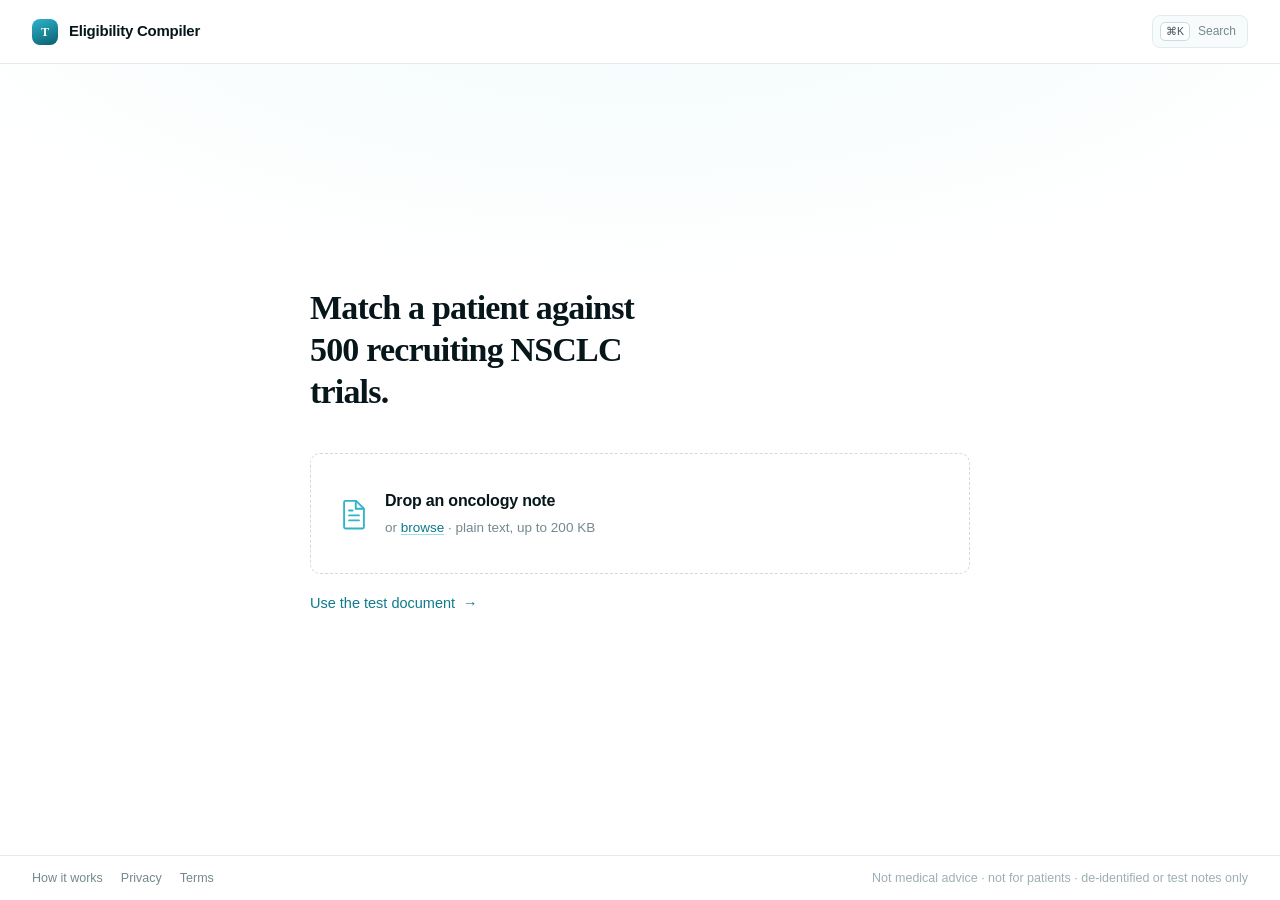
==== ui/static/index.html @ 9fa8ed72 "Clinical trial eligibility compiler Compiles free-text trial eligibility criteria into typed executa" ====
<!doctype html>
<html lang="en">
<head>
<meta charset="utf-8">
<meta name="viewport" content="width=device-width, initial-scale=1">
<title>Trial Eligibility Compiler</title>
<meta name="description" content="Compile clinical trial eligibility criteria
into executable predicates and match a patient against 500 recruiting NSCLC
trials. Deterministic, cites its sources, answers with a date.">
<meta name="robots" content="index,follow">
<link rel="canonical" href="https://trial-eligibility-compiler.vercel.app/">
<meta property="og:type" content="website">
<meta property="og:title" content="Trial Eligibility Compiler">
<meta property="og:description" content="Match a patient against 500 recruiting
NSCLC trials. Every verdict is deterministic and cites the sentence it came from.">
<meta property="og:url" content="https://trial-eligibility-compiler.vercel.app/">
<meta name="twitter:card" content="summary">
<link rel="icon" href="/favicon.svg" type="image/svg+xml">
<link rel="stylesheet" href="style.css">
</head>
<body>

<div id="progress" class="bar"></div>

<header class="hdr">
  <button class="back" id="back" hidden aria-label="Back to the document"
          title="Back to the document (Esc)">
    <span aria-hidden="true">←</span><span class="lbl">New&nbsp;patient</span>
  </button>
  <div class="brand">
    <div class="logo">T</div>
    <div class="name">Eligibility&nbsp;Compiler</div>
  </div>
  <span class="crumb" id="crumb" hidden></span>
  <div class="grow"></div>
  <div class="perf" id="perf" hidden></div>
  <button class="kbd" id="palette-open" title="Search trials">
    <kbd>⌘K</kbd><span>Search</span>
  </button>
</header>

<!-- ── input ────────────────────────────────────────────────────────── -->
<section class="intake" id="intake">
  <div class="intake-inner">
    <h1>Match a patient against 500 recruiting NSCLC trials.</h1>

    <div class="choose" id="choose">
      <div class="drop" id="drop" tabindex="0" role="button"
           aria-label="Upload an oncology note">
        <svg class="drop-ico" viewBox="0 0 24 24" fill="none" aria-hidden="true">
          <path d="M6 2.75h7.5L19 8.25v13a1 1 0 0 1-1 1H6a1 1 0 0 1-1-1V3.75a1 1 0 0 1 1-1Z"
                stroke="currentColor" stroke-width="1.3" stroke-linejoin="round"/>
          <path d="M13.25 2.9v5.4h5.4M8.5 13h7M8.5 16.5h7M8.5 9.5h2.5"
                stroke="currentColor" stroke-width="1.3" stroke-linecap="round"/>
        </svg>
        <div class="drop-main">
          <b>Drop an oncology note</b>
          <span>or <u>browse</u> · plain text, up to 200&nbsp;KB</span>
        </div>
        <input type="file" id="file" accept=".txt,.text,.md,.markdown,.csv,.json,text/*" hidden>
      </div>

      <button class="sample-link" id="use-sample">
        Use the test document <span aria-hidden="true">→</span>
      </button>
    </div>

    <div class="loaded" id="loaded" hidden>
      <div class="paper">
        <div class="paper-hd">
          <span id="paper-title">Document</span>
          <span class="grow"></span>
          <span class="paper-hint" id="intake-hint"></span>
          <button class="paper-x" id="clear-doc">Replace</button>
        </div>
        <textarea id="report" spellcheck="false"
          placeholder="Paste an oncology note or NGS report…"></textarea>
      </div>

      <div class="intake-act">
        <button class="btn primary" id="run">
          Match 500 trials <kbd class="on-dark">⌘⏎</kbd>
        </button>
      </div>
    </div>
  </div>
</section>

<!-- ── results ──────────────────────────────────────────────────────── -->
<section class="strip" id="strip" hidden>
  <div class="strip-top">
    <div class="hero" id="hero"></div>
    <div class="proof" id="proof"></div>
  </div>
  <div class="counts" id="counts"></div>
  <div class="work" id="work"></div>
  <div class="patient" id="patient"></div>
</section>

<div class="split" id="split" hidden>
  <div class="col-list">
    <div class="filterbar" id="filterbar" hidden>
      <button class="backlink" id="clear-filter">
        <span aria-hidden="true">←</span> All trials
      </button>
      <span class="filterbar-what" id="filter-what"></span>
    </div>
    <div class="list" id="list" tabindex="-1"></div>
  </div>
  <div class="detail" id="detail"></div>
</div>

<!-- ── command palette ──────────────────────────────────────────────── -->
<div class="palette-wrap" id="palette" hidden>
  <div class="palette" role="dialog" aria-label="Search trials">
    <div class="palette-in">
      <svg width="15" height="15" viewBox="0 0 16 16" fill="none" aria-hidden="true">
        <circle cx="7" cy="7" r="4.6" stroke="currentColor" stroke-width="1.5"/>
        <path d="M10.6 10.6 14 14" stroke="currentColor" stroke-width="1.5" stroke-linecap="round"/>
      </svg>
      <input id="palette-q" type="text" autocomplete="off" spellcheck="false"
             placeholder="Search trials, sites, reasons…">
    </div>
    <div class="palette-results" id="palette-results"></div>
    <div class="palette-foot">
      <span><kbd>↑</kbd><kbd>↓</kbd></span><span><kbd>↵</kbd> open</span>
      <span><kbd>esc</kbd> close</span>
    </div>
  </div>
</div>

<footer class="sitefoot">
  <a href="/about.html">How it works</a>
  <a href="/privacy.html">Privacy</a>
  <a href="/terms.html">Terms</a>
  <span class="sitefoot-note">Not medical advice · not for patients ·
    de-identified or test notes only</span>
</footer>

<script src="app.js"></script>
</body>
</html>
---- ui/static/style.css ----
/* Trial Eligibility Compiler — UI.

   The design has one job beyond usability: convince a clinician that the
   number on screen was computed, not guessed. That is an argument made with
   typography and space rather than colour.

   Three decisions carry it:

   1. A serif carries every figure and heading. Editorial serifs read as
      considered and authoritative, and it ties the product to the deck, which
      is set in the same voice. The interface chrome stays sans, so the serif
      only ever appears on things the system is asserting.
   2. Space is generous to the point of feeling wasteful. Cramped layouts read
      as cheap; air reads as confident. The largest type also carries the
      tightest tracking, which is what keeps density and calm in the same view.
   3. Colour means exactly one thing: eligibility state. Never decoration,
      never a button, never emphasis. Everything else is black on white with
      hairline rules.

   Motion is 120–180ms on hover, focus and selection only. Nothing animates on
   load; an entrance animation would pantomime latency this system does not
   have. */

/* ── palette ─────────────────────────────────────────────────────
   Teal and white. The supplied brand cyan (#2FB4CA) measures 2.47:1 on white,
   so it can fill a shape but must never carry text; --brand-600 (5.02:1) does
   every job with a label on it.

   The brand colour is not decoration: it IS the "eligible from a date" state.
   Producing a calendar date instead of a category is the one thing this system
   does that a prompted matcher cannot, so that state wears the brand. Green,
   grey and red keep the other three. */
:root {
  --brand-700: #0A5F6E;
  --brand-600: #0E7A8C;   /* text, buttons, focus — 5.02:1 on white */
  --brand-500: #2FB4CA;   /* the supplied colour: fills, bars, swatches */
  --brand-400: #5FC9DA;
  --brand-300: #95DEEA;
  --brand-200: #C2ECF3;
  --brand-100: #DFF4F8;
  --brand-50:  #F2FBFC;

  --bg:      #FFFFFF;
  --sunk:    #F7FBFC;
  --sunk-2:  #EEF7F9;
  --line:    #E2ECEF;
  --line-2:  #EDF4F6;
  --line-3:  #C9DDE2;

  --ink:     #07161A;   /* near-black with a trace of the brand hue */
  --ink-2:   #3F5257;
  --ink-3:   #74898E;
  --ink-4:   #9DAFB4;

  /* verdict state */
  --ok:   #0E6B3E;      --ok-bg:   #EDF6F1;  --ok-line:   #C8E2D5;
  --warn: var(--brand-600);  /* "eligible from a date" wears the brand */
  --warn-bg: var(--brand-50); --warn-line: var(--brand-200);
  --warn-fill: var(--brand-500);
  --neut: #55656A;      --neut-bg: #F1F5F6;  --neut-line: #DEE8EA;
  --bad:  #A81F17;      --bad-bg:  #FDF0EF;  --bad-line:  #EFD2CE;

  --mark: #FFE9A0;

  --r:   10px;
  --r-s: 7px;

  --sans:  -apple-system, BlinkMacSystemFont, "SF Pro Text", "Segoe UI", Inter,
           Roboto, "Helvetica Neue", Arial, sans-serif;
  --serif: ui-serif, "Iowan Old Style", Charter, "Source Serif Pro", Georgia,
           "Times New Roman", serif;
  --mono:  ui-monospace, SFMono-Regular, "SF Mono", Menlo, Consolas, monospace;
}

* { box-sizing: border-box; margin: 0; padding: 0; }
/* Layout blocks below declare `display`, which beats the UA rule for [hidden]. */
[hidden] { display: none !important; }

html, body { height: 100%; }
body {
  background: var(--bg); color: var(--ink);
  font: 400 15px/1.62 var(--sans);
  -webkit-font-smoothing: antialiased;
  -moz-osx-font-smoothing: grayscale;
  font-variant-numeric: tabular-nums;
  display: flex; flex-direction: column;
}
button, input, textarea { font: inherit; color: inherit; }
:focus-visible { outline: 2px solid var(--brand-600); outline-offset: 3px;
                 border-radius: 5px; }
.grow { flex: 1; }


kbd {
  font: 500 10.5px/1 var(--sans); color: var(--ink-2);
  background: #fff; border: 1px solid var(--line-3);
  border-bottom-width: 1.5px; border-radius: 5px;
  padding: 3px 5px; min-width: 18px; display: inline-block; text-align: center;
}
kbd.on-dark { background: rgba(255,255,255,.15); border-color: rgba(255,255,255,.26);
              color: #fff; margin-left: 8px; }

/* ───────────────────────────────────────────────────── header ── */

.hdr {
  height: 64px; flex: 0 0 auto; display: flex; align-items: center; gap: 14px;
  padding: 0 32px; border-bottom: 1px solid var(--line); min-width: 0;
  background: rgba(255,255,255,.88); backdrop-filter: saturate(180%) blur(14px);
}
.brand { display: flex; align-items: center; gap: 11px;
         flex: 0 1 auto; min-width: 0; }
.logo {
  width: 26px; height: 26px; border-radius: 8px; color: #fff;
  background: linear-gradient(158deg, var(--brand-500) 0%, var(--brand-700) 100%);
  display: grid; place-items: center;
  font: 700 12px/1 var(--serif); letter-spacing: 0;
}
.name { font-size: 15px; font-weight: 600; letter-spacing: -.016em;
        white-space: nowrap; }

.perf { display: flex; align-items: center; gap: 11px; font-size: 12.5px;
        color: var(--ink-3); }
.perf b { color: var(--ink-2); font-weight: 600; }
.zero {
  display: inline-flex; align-items: center; gap: 6px;
  color: var(--ok); background: var(--ok-bg); border: 1px solid var(--ok-line);
  padding: 4px 11px; border-radius: 99px; font-size: 12px; font-weight: 600;
}
.dot { width: 6px; height: 6px; border-radius: 99px; background: currentColor;
       flex: 0 0 auto; }

.kbd {
  display: flex; align-items: center; gap: 8px; font-size: 12px;
  color: var(--ink-3); background: var(--sunk); border: 1px solid var(--line);
  border-radius: 8px; padding: 6px 11px 6px 7px; cursor: pointer;
  transition: background .15s, color .15s, border-color .15s;
}
.kbd:hover { background: var(--sunk-2); color: var(--ink-2); border-color: var(--line-3); }

/* ────────────────────────────────────────────────────── intake ── */
/* The first frame of the video. It has to state what the thing is and why it
   is credible before anything is clicked. */

.intake {
  flex: 1; display: grid; place-items: center; padding: 40px 32px 56px;
  overflow-y: auto;
  background:
    radial-gradient(1100px 460px at 50% -14%, var(--brand-50) 0%, transparent 72%);
}
.intake-inner { width: 100%; max-width: 660px; }

.intake h1 {
  font-family: var(--serif); font-weight: 600;
  font-size: 34px; line-height: 1.24; letter-spacing: -.024em;
  color: var(--ink); max-width: 20ch;
}

/* A grid, not a flex row: with wrapping, the third figure dropped onto its own
   line and the set stopped reading as one statement. */

/* The note is a document, not a form field. */
.paper {
  margin-top: 4px; border: 1px solid var(--line); border-radius: var(--r);
  overflow: hidden; background: #fff; transition: border-color .15s;
}
.paper:focus-within { border-color: var(--line-3); }
.paper-hd {
  display: flex; align-items: center; gap: 11px; padding: 11px 15px;
  background: var(--sunk); border-bottom: 1px solid var(--line);
  font-size: 12px; color: var(--ink-3);
}
.paper-hint { font-size: 11.5px; color: var(--ink-4); }
#report {
  display: block; width: 100%; height: 300px; resize: vertical; border: 0;
  outline: 0; padding: 18px 19px; background: #fff;
  font-family: var(--mono); font-size: 13px; line-height: 1.8; color: var(--ink-2);
}

.intake-act { margin-top: 26px; display: flex; align-items: center; gap: 18px;
              flex-wrap: wrap; }

.btn {
  border: 1px solid var(--line-3); background: #fff; border-radius: 8px;
  padding: 9px 15px; font-size: 13.5px; font-weight: 550; cursor: pointer;
  transition: background .15s, border-color .15s, transform .1s;
}
.btn:hover { background: var(--sunk); }
.btn:active { transform: translateY(1px); }
.btn.primary {
  display: inline-flex; align-items: center;
  background: linear-gradient(180deg, var(--brand-600) 0%, var(--brand-700) 100%);
  color: #fff; border-color: var(--brand-700); padding: 13px 22px; font-size: 14.5px;
  font-weight: 560; letter-spacing: -.008em; border-radius: 9px;
  box-shadow: 0 1px 2px rgba(10,95,110,.28), 0 5px 16px rgba(10,95,110,.16);
}
.btn.primary:hover { background: linear-gradient(180deg, #128DA2 0%, var(--brand-600) 100%); }
.btn.primary:disabled { opacity: .5; cursor: default; }

/* ─────────────────────────────────────────────── verdict strip ── */
/* The strip answers the query; the split below is where the work happens. */

.strip { flex: 0 0 auto; padding: 26px 32px 18px;
         border-bottom: 1px solid var(--line-3); }
.strip-top { display: flex; align-items: flex-start; gap: 32px; }
.hero { flex: 1; min-width: 0; }
.hero .over { font-size: 14px; color: var(--ink-3); letter-spacing: .01em; }
.hero .big {
  margin-top: 7px; font-family: var(--serif); font-size: 52px; font-weight: 600;
  letter-spacing: -.03em; line-height: 1.06;
  display: flex; align-items: baseline; gap: 16px; flex-wrap: wrap;
}
.hero .big .d { color: var(--warn); }
.hero .big .sep { color: var(--line-3); font-weight: 400; }
.hero .big.plain { color: var(--ink); }

.proof { display: flex; flex-direction: column; align-items: flex-end; gap: 8px;
         flex: 0 0 auto; }

.counts { display: flex; gap: 8px; margin-top: 26px; flex-wrap: wrap; }
.cnt {
  display: flex; align-items: center; gap: 9px; padding: 9px 17px 9px 13px;
  border: 1px solid var(--line); border-radius: 99px; background: #fff;
  cursor: pointer; transition: background .15s, border-color .15s;
}
.cnt:hover { border-color: var(--line-3); background: var(--sunk); }
.cnt[aria-pressed="true"] { background: var(--brand-600);
                             border-color: var(--brand-600); color: #fff; }
.cnt b { font-family: var(--serif); font-size: 17px; font-weight: 600;
         letter-spacing: -.014em; }
.cnt span.l { font-size: 13.5px; color: var(--ink-2); }
.cnt[aria-pressed="true"] span.l { color: #CFCFD4; }
.sw { width: 7px; height: 7px; border-radius: 99px; flex: 0 0 auto; }

/* The work order: the system's most distinctive output. Not "35 unknown" but
   "order these four tests and 340 criteria resolve". */
.work { margin-top: 12px; }
.work-line {
  display: flex; align-items: center; gap: 10px; width: 100%;
  padding: 10px 14px; background: var(--brand-50);
  border: 1px solid var(--brand-200); border-radius: 8px; cursor: pointer;
  font-size: 12.5px; color: var(--ink-2); text-align: left;
  transition: background .15s, border-color .15s;
}
.work-line:hover { background: var(--brand-100); border-color: var(--brand-300); }
.work-line b { font-weight: 600; color: var(--ink); }
.work-line .work-list { color: var(--ink-4); overflow: hidden; white-space: nowrap;
                        text-overflow: ellipsis; flex: 1; min-width: 0; }
.work-line .chev { color: var(--ink-4); flex: 0 0 auto; }

.patient { margin-top: 16px; display: flex; align-items: center; gap: 8px;
           flex-wrap: wrap; font-size: 13px; color: var(--ink-2); }
.patient .pname { font-weight: 600; color: var(--ink); margin-right: 4px; }
.pchip { border: 1px solid var(--line); border-radius: 6px; padding: 4px 10px;
         background: #fff; font-size: 12.5px; color: var(--ink-2); }

/* ─────────────────────────────────────────────────────── split ── */

.split { flex: 1 1 auto; min-height: 0; display: grid;
         grid-template-columns: 452px 1fr; }
.list { border-right: 1px solid var(--line); overflow-y: auto; outline: none;
        background: var(--brand-50); }
.detail { overflow-y: auto; padding: 36px 48px 72px; background: #fff; }

.grp {
  position: sticky; top: 0; z-index: 2;
  padding: 16px 24px 9px; font-size: 10.5px; font-weight: 600;
  letter-spacing: .13em; color: var(--brand-600); text-transform: uppercase;
  background: linear-gradient(180deg, var(--brand-50) 68%, rgba(242,251,252,0));
}

.row {
  width: 100%; text-align: left; background: #fff; border: 0;
  border-bottom: 1px solid var(--line-2); padding: 17px 24px 17px 21px;
  display: flex; gap: 13px; align-items: flex-start; cursor: pointer;
  transition: background .14s;
}
.row:hover { background: var(--brand-50); }
.row.sel { background: var(--brand-50);
           box-shadow: inset 3px 0 0 var(--brand-500); }
.rbar { flex: 0 0 auto; width: 3px; height: 30px; border-radius: 99px; margin-top: 3px; }
.rmain { flex: 1; min-width: 0; }
.rtitle {
  display: -webkit-box; -webkit-line-clamp: 2; -webkit-box-orient: vertical;
  overflow: hidden;
  font-size: 14.5px; font-weight: 550; letter-spacing: -.012em; line-height: 1.42;
}
.row.sel .rtitle { font-weight: 620; }
.rmeta { margin-top: 7px; font-size: 12px; color: var(--ink-3);
         display: flex; gap: 6px; align-items: center; flex-wrap: nowrap;
         overflow: hidden; white-space: nowrap; }
.rmeta > * { flex: 0 0 auto; }
.rmeta .mdot { color: var(--ink-4); }
.rmeta > :last-child { flex: 0 1 auto; min-width: 0; overflow: hidden;
                       text-overflow: ellipsis; }
.rid { font-family: var(--mono); font-size: 11px; color: var(--ink-3);
       letter-spacing: -.02em; }
.rwhy { display: block; margin-top: 6px; font-size: 12px; color: var(--bad); }
.rright { flex: 0 0 auto; display: flex; flex-direction: column;
          align-items: flex-end; gap: 7px; }
.rdate { font-family: var(--serif); font-size: 13.5px; font-weight: 600;
         color: var(--warn); letter-spacing: -.012em; white-space: nowrap; }

/* Coverage: how much checkable evidence a trial actually offered. "Eligible"
   on one criterion and on fifteen are different findings. */
.cov { display: flex; align-items: center; gap: 7px; }
.covtxt { font-family: var(--serif); font-size: 11px; color: var(--ink-4); }
.covbar { display: flex; gap: 2px; }
.covseg { width: 3.5px; height: 12px; border-radius: 1.5px; background: var(--line); }
.covseg.on { background: var(--ok); }
.covseg.pend { background: var(--brand-500); }
.row.weak .covseg.on { background: #C0CBC4; }
.row.weak .rtitle { color: var(--ink-2); font-weight: 500; }
.tag-weak { color: var(--ink-4); }

/* 421 rows of noise become a short explanation of why the field narrowed. */
.blk { margin: 12px 16px 30px; border: 1px solid var(--line);
       border-radius: var(--r); overflow: hidden; background: #fff; }
.blkhd { width: 100%; text-align: left; background: #fff; border: 0;
         padding: 14px 16px; display: flex; align-items: center; gap: 11px;
         cursor: pointer; font-size: 13px; transition: background .14s; }
.blkhd:hover { background: var(--brand-50); }
.blkhd b { font-weight: 600; }
.blkhd .sub { color: var(--ink-4); font-size: 12.5px; }
.blkhd .chev { margin-left: auto; color: var(--ink-4); font-size: 10px; }
.blkrow { border-top: 1px solid var(--line-2); padding: 10px 16px; width: 100%;
          text-align: left; background: none; border-left: 0; border-right: 0;
          border-bottom: 0; display: flex; gap: 12px; align-items: baseline;
          font-size: 12.5px; color: var(--ink-2); cursor: pointer;
          transition: background .14s; }
.blkrow:hover { background: var(--brand-50); }
.blkrow b { font-family: var(--serif); font-weight: 600; color: var(--ink);
            min-width: 28px; text-align: right; flex: 0 0 auto; }
.blkmore { padding: 10px 16px; border-top: 1px solid var(--line-2);
           font-size: 12px; color: var(--ink-4); }

/* ────────────────────────────────────────────────────── detail ── */

.dhead { padding-bottom: 28px; border-bottom: 1px solid var(--line); }
.dtitle { font-family: var(--serif); font-size: 33px; font-weight: 600;
          letter-spacing: -.024em; line-height: 1.22; max-width: 20em; }
.dmeta { margin-top: 14px; font-size: 13px; color: var(--ink-3);
         display: flex; gap: 9px; flex-wrap: wrap; align-items: center; }
.dstate {
  margin-top: 22px; display: inline-flex; align-items: center; gap: 10px;
  padding: 12px 20px; border-radius: 9px; font-size: 15px; font-weight: 600;
  border: 1px solid; letter-spacing: -.01em;
}
.dstate small { font-weight: 450; opacity: .82; letter-spacing: 0; }
.dstate.ok   { background: var(--ok-bg);   border-color: var(--ok-line);   color: var(--ok); }
.dstate.warn { background: var(--warn-bg); border-color: var(--warn-line); color: var(--warn); }
.dstate.neut { background: var(--neut-bg); border-color: var(--neut-line); color: var(--neut); }
.dstate.bad  { background: var(--bad-bg);  border-color: var(--bad-line);  color: var(--bad); }

.dsec { margin-top: 36px; font-size: 11px; font-weight: 600;
        letter-spacing: .13em; color: var(--brand-600); text-transform: uppercase; }
.dsec-toggle {
  display: flex; align-items: baseline; gap: 11px; width: 100%;
  background: none; border: 0; padding: 0; margin-top: 40px; cursor: pointer;
  text-align: left;
}
.dsec-toggle .dsec { margin-top: 0; }
.dsec-toggle .chev { font-size: 11px; color: var(--ink-4); }
.dsec-toggle:hover .chev { color: var(--ink-2); }

.crit { margin-top: 10px; border-top: 1px solid var(--line); }
.c { width: 100%; text-align: left; background: none; border: 0;
     border-bottom: 1px solid var(--line-2); padding: 16px 12px 16px 4px;
     display: flex; gap: 14px; cursor: pointer; transition: background .14s; }
.c:last-child { border-bottom: 0; }
.c:hover { background: var(--brand-50); }
.c.act { background: var(--brand-50); box-shadow: inset 2px 0 0 var(--brand-500); }
.cdot { flex: 0 0 auto; width: 7px; height: 7px; border-radius: 99px; margin-top: 8px; }
.cmain { flex: 1; min-width: 0; }
.ctype { display: block; font-size: 10px; font-weight: 600; letter-spacing: .12em;
         color: var(--ink-4); }
.ctype .ex { color: var(--bad); }
.creason { display: block; margin-top: 6px; font-size: 15.5px; font-weight: 500;
           letter-spacing: -.011em; color: var(--ink); }
.craw { display: -webkit-box; -webkit-line-clamp: 2; -webkit-box-orient: vertical;
        overflow: hidden; margin-top: 7px; font-size: 12.5px; color: var(--ink-3);
        line-height: 1.55; }
.cwhen { flex: 0 0 auto; font-family: var(--serif); font-size: 12.5px;
         font-weight: 600; color: var(--warn); }

/* The source note is evidence, so it is presented as a document. */
.note { margin-top: 40px; border: 1px solid var(--line); border-radius: var(--r);
        overflow: hidden; background: #fff; }
.notehd { padding: 12px 16px; border-bottom: 1px solid var(--line);
          background: var(--brand-50); font-size: 12px; color: var(--ink-3);
          display: flex; align-items: center; gap: 8px; }
.notehd b { color: var(--ink-2); font-weight: 600; }
.notebody { padding: 20px 22px; font-size: 13px; line-height: 1.85;
            color: var(--ink-2); white-space: pre-wrap; max-height: 320px;
            overflow-y: auto; font-family: var(--mono); }
mark { background: transparent; color: inherit; border-radius: 3px;
       padding: 1px 3px; transition: background .18s, color .18s; }
mark.on { background: var(--mark); color: var(--ink); }

.empty { display: grid; place-items: center; height: 100%; color: var(--ink-3);
         font-size: 13.5px; text-align: center; padding: 48px; }

/* ──────────────────────────────────────────── command palette ── */

.palette-wrap { position: fixed; inset: 0; background: rgba(8,8,10,.34);
                display: grid; place-items: start center; padding-top: 11vh; z-index: 40; }
.palette { width: min(660px, calc(100vw - 40px)); background: #fff;
           border: 1px solid var(--line-3); border-radius: 14px; overflow: hidden;
           box-shadow: 0 24px 64px rgba(8,8,10,.24); }
.palette-in { display: flex; align-items: center; gap: 12px; padding: 0 18px;
              border-bottom: 1px solid var(--line); color: var(--ink-4); }
#palette-q { flex: 1; border: 0; outline: 0; padding: 17px 0; font-size: 15.5px;
             letter-spacing: -.012em; }
.palette-results { max-height: 46vh; overflow-y: auto; padding: 7px; }
.presult { width: 100%; text-align: left; background: none; border: 0;
           padding: 10px 13px; display: flex; gap: 12px; align-items: center;
           cursor: pointer; font-size: 13px; border-radius: var(--r-s); }
.presult.on { background: var(--sunk-2); }
.presult .pt { flex: 1; min-width: 0; white-space: nowrap; overflow: hidden;
               text-overflow: ellipsis; }
.presult .pid { font-family: var(--mono); font-size: 11px; color: var(--ink-4); }
.palette-foot { border-top: 1px solid var(--line); padding: 10px 18px;
                display: flex; gap: 18px; font-size: 11.5px; color: var(--ink-3);
                background: var(--sunk); align-items: center; }
.palette-foot span { display: flex; align-items: center; gap: 5px; }
.pnone { padding: 24px 16px; color: var(--ink-3); font-size: 13px; }

/* ─────────────────────────────────────────────────── progress ── */

.bar { position: fixed; top: 0; left: 0; height: 2px; background: var(--brand-500);
       width: 0; opacity: 0; z-index: 60; }
.bar.go { width: 84%; opacity: 1; transition: width 1.1s cubic-bezier(.2,.8,.2,1); }
.bar.done { width: 100%; opacity: 0; transition: width .16s, opacity .32s .08s; }

.err { margin: 32px; padding: 16px 18px; border: 1px solid var(--bad-line);
       background: var(--bad-bg); color: var(--bad); border-radius: var(--r);
       font-size: 13.5px; }

/* ───────────────────────────────────────────────── responsive ── */

@media (max-width: 1180px) {
  .split { grid-template-columns: 360px 1fr; }
  .detail { padding: 32px 32px 56px; }
  .dtitle { font-size: 26px; }
}
@media (max-width: 900px) {
  .split { grid-template-columns: 1fr; }
  .col-list { border-right: 0; border-bottom: 1px solid var(--line-3);
              max-height: 46vh; }
  .strip { padding: 22px 18px 16px; }
  .hero .big { font-size: 32px; }
  /* The header gained a back control and a breadcrumb; at this width they
     must give way rather than push the page wider than the viewport. */
  .hdr { padding: 0 14px; gap: 10px; }
  .kbd span { display: none; }
  .crumb { display: none; }
  .back .lbl { display: none; }
  /* Icon-only, so it still needs a finger-sized target (44px). */
  .back { padding: 0; width: 44px; height: 44px; justify-content: center; }
  .back span { font-size: 17px; }
  .brand .name { display: none; }
  .split { min-width: 0; }
  .list, .col-list, .detail { min-width: 0; }
  .intake { padding: 40px 20px 56px; }
  .intake h1 { font-size: 32px; }
  .intake h1 br { display: none; }
  .facts { grid-template-columns: 1fr 1fr; gap: 22px; }
  .fact b { font-size: 25px; }
  .detail { padding: 26px 20px 48px; }
  .dtitle { font-size: 23px; }
}

/* ─────────────────────────────────────────── choose a document ── */
/* The landing asks for a document rather than handing you one. A judge who
   drops their own note learns more in five seconds than any pre-filled box
   teaches them, and the test document is one click away for everyone else. */

.choose { margin-top: 40px; }

.drop {
  display: flex; align-items: center; gap: 14px;
  padding: 34px 26px; cursor: pointer;
  border: 1px dashed var(--line-3); border-radius: 10px; background: #fff;
  transition: border-color .16s, background .16s;
}
.drop:hover { border-color: var(--brand-400); background: var(--brand-50); }
.drop.over {
  border-color: var(--brand-500); background: var(--brand-50);
  border-style: solid;
}
.drop-ico { width: 34px; height: 34px; flex: 0 0 auto; color: var(--brand-500); }
.drop-main { display: flex; flex-direction: column; gap: 3px; min-width: 0; }
.drop-main b { font-size: 16px; font-weight: 550; letter-spacing: -.012em; }
.drop-main span { font-size: 13.5px; color: var(--ink-3); }
.drop-main u { text-decoration-color: var(--brand-300); text-underline-offset: 2px;
               color: var(--brand-600); }

/* a rule with the word set into it */


.paper-x {
  background: none; border: 0; cursor: pointer; padding: 2px 0;
  font-size: 11.5px; color: var(--brand-600);
  border-bottom: 1px solid var(--brand-200);
}
.paper-x:hover { border-color: var(--brand-500); }

.drop-err {
  margin-top: 12px; font-size: 12.5px; color: var(--bad);
  background: var(--bad-bg); border: 1px solid var(--bad-line);
  border-radius: 8px; padding: 9px 13px;
}

/* ── registry sourcing ──────────────────────────────────────────
   Every trial links to its official ClinicalTrials.gov record. A verdict a
   reader cannot check against the source is a verdict they have to take on
   faith, which is the opposite of what this system is arguing for. */
.ctlink { color: var(--brand-600); text-decoration: none;
          border-bottom: 1px solid var(--brand-200); }
.ctlink:hover { border-color: var(--brand-500); }
.ext { font-size: .85em; opacity: .7; }

.src {
  margin-top: 26px; padding-top: 14px; border-top: 1px solid var(--line);
  font-size: 11.5px; color: var(--ink-4);
}
.src a { color: var(--brand-600); text-decoration: none;
         border-bottom: 1px solid var(--brand-200); }
.src a:hover { border-color: var(--brand-500); }

/* The test document is a secondary path: a link, not a second card competing
   with the drop zone for attention. */
.sample-link {
  display: inline-flex; align-items: center; gap: 8px;
  margin-top: 18px; padding: 0; background: none; border: 0; cursor: pointer;
  font-size: 14.5px; color: var(--brand-600);
}
.sample-link:hover { color: var(--brand-700); }
.sample-link span { transition: transform .16s; }
.sample-link:hover span { transform: translateX(2px); }

.dnote { margin-top: 10px; font-size: 13.5px; color: var(--ink-2); max-width: 52ch; }

/* ── navigation ─────────────────────────────────────────────────
   Getting back out has to be as obvious as getting in. Escape does the same
   walk — filtered list, all trials, the document — but only for someone who
   already knows that. */
.back {
  flex: 0 0 auto;
  display: inline-flex; align-items: center; gap: 7px;
  background: none; border: 1px solid var(--line); border-radius: 8px;
  padding: 7px 13px 7px 11px; cursor: pointer;
  font-size: 13.5px; color: var(--ink-2); white-space: nowrap;
  transition: background .15s, border-color .15s, color .15s;
}
.back:hover { background: var(--brand-50); border-color: var(--brand-300);
              color: var(--brand-700); }
.back span { font-size: 15px; line-height: 1; }

.crumb {
  font-size: 13.5px; color: var(--ink-3); white-space: nowrap;
  overflow: hidden; text-overflow: ellipsis; max-width: 30ch;
}
.crumb::before { content: "/"; color: var(--line-3); margin-right: 10px; }

.col-list { display: flex; flex-direction: column; min-height: 0;
            border-right: 1px solid var(--line); background: var(--brand-50); }
.col-list .list { border-right: 0; }

.filterbar {
  flex: 0 0 auto; display: flex; align-items: center; gap: 12px;
  padding: 11px 20px; border-bottom: 1px solid var(--line);
  background: #fff;
}
.backlink {
  display: inline-flex; align-items: center; gap: 6px;
  background: none; border: 0; padding: 0; cursor: pointer;
  font-size: 13px; font-weight: 550; color: var(--brand-600); white-space: nowrap;
}
.backlink:hover { color: var(--brand-700); }
.filterbar-what {
  font-size: 12.5px; color: var(--ink-3); overflow: hidden;
  white-space: nowrap; text-overflow: ellipsis;
}

/* ── site footer ────────────────────────────────────────────────
   The legal reach has to exist on the tool itself, not only on pages nobody
   navigates to. Quiet, but always present. */
.sitefoot {
  flex: 0 0 auto; display: flex; align-items: center; gap: 18px; flex-wrap: wrap;
  padding: 12px 32px; border-top: 1px solid var(--line);
  background: #fff; font-size: 12.5px;
}
.sitefoot a { color: var(--ink-3); text-decoration: none; }
.sitefoot a:hover { color: var(--brand-600); }
.sitefoot-note { color: var(--ink-4); margin-left: auto; }
@media (max-width: 900px) {
  .sitefoot { padding: 10px 14px; gap: 12px; font-size: 12px; }
  .sitefoot-note { margin-left: 0; flex-basis: 100%; }
}
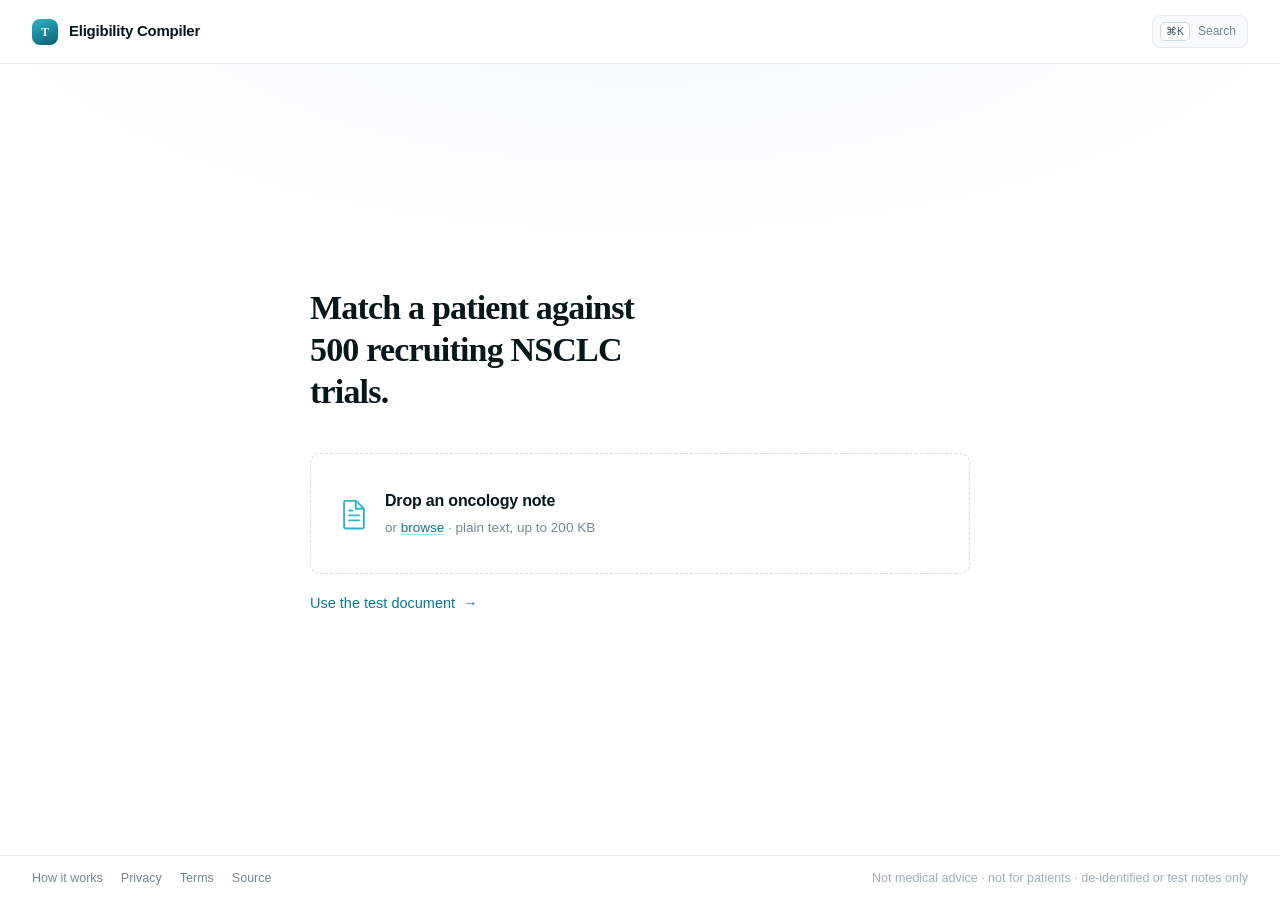
==== commit 9129b18f: "Link the public source from the site, README and launch assets The privacy page told readers they co" ====
--- a/ui/static/index.html
+++ b/ui/static/index.html
@@ -133,6 +133,7 @@
   <a href="/about.html">How it works</a>
   <a href="/privacy.html">Privacy</a>
   <a href="/terms.html">Terms</a>
+  <a href="https://github.com/science182/trial-eligibility-compiler" target="_blank" rel="noopener noreferrer">Source</a>
   <span class="sitefoot-note">Not medical advice · not for patients ·
     de-identified or test notes only</span>
 </footer>
